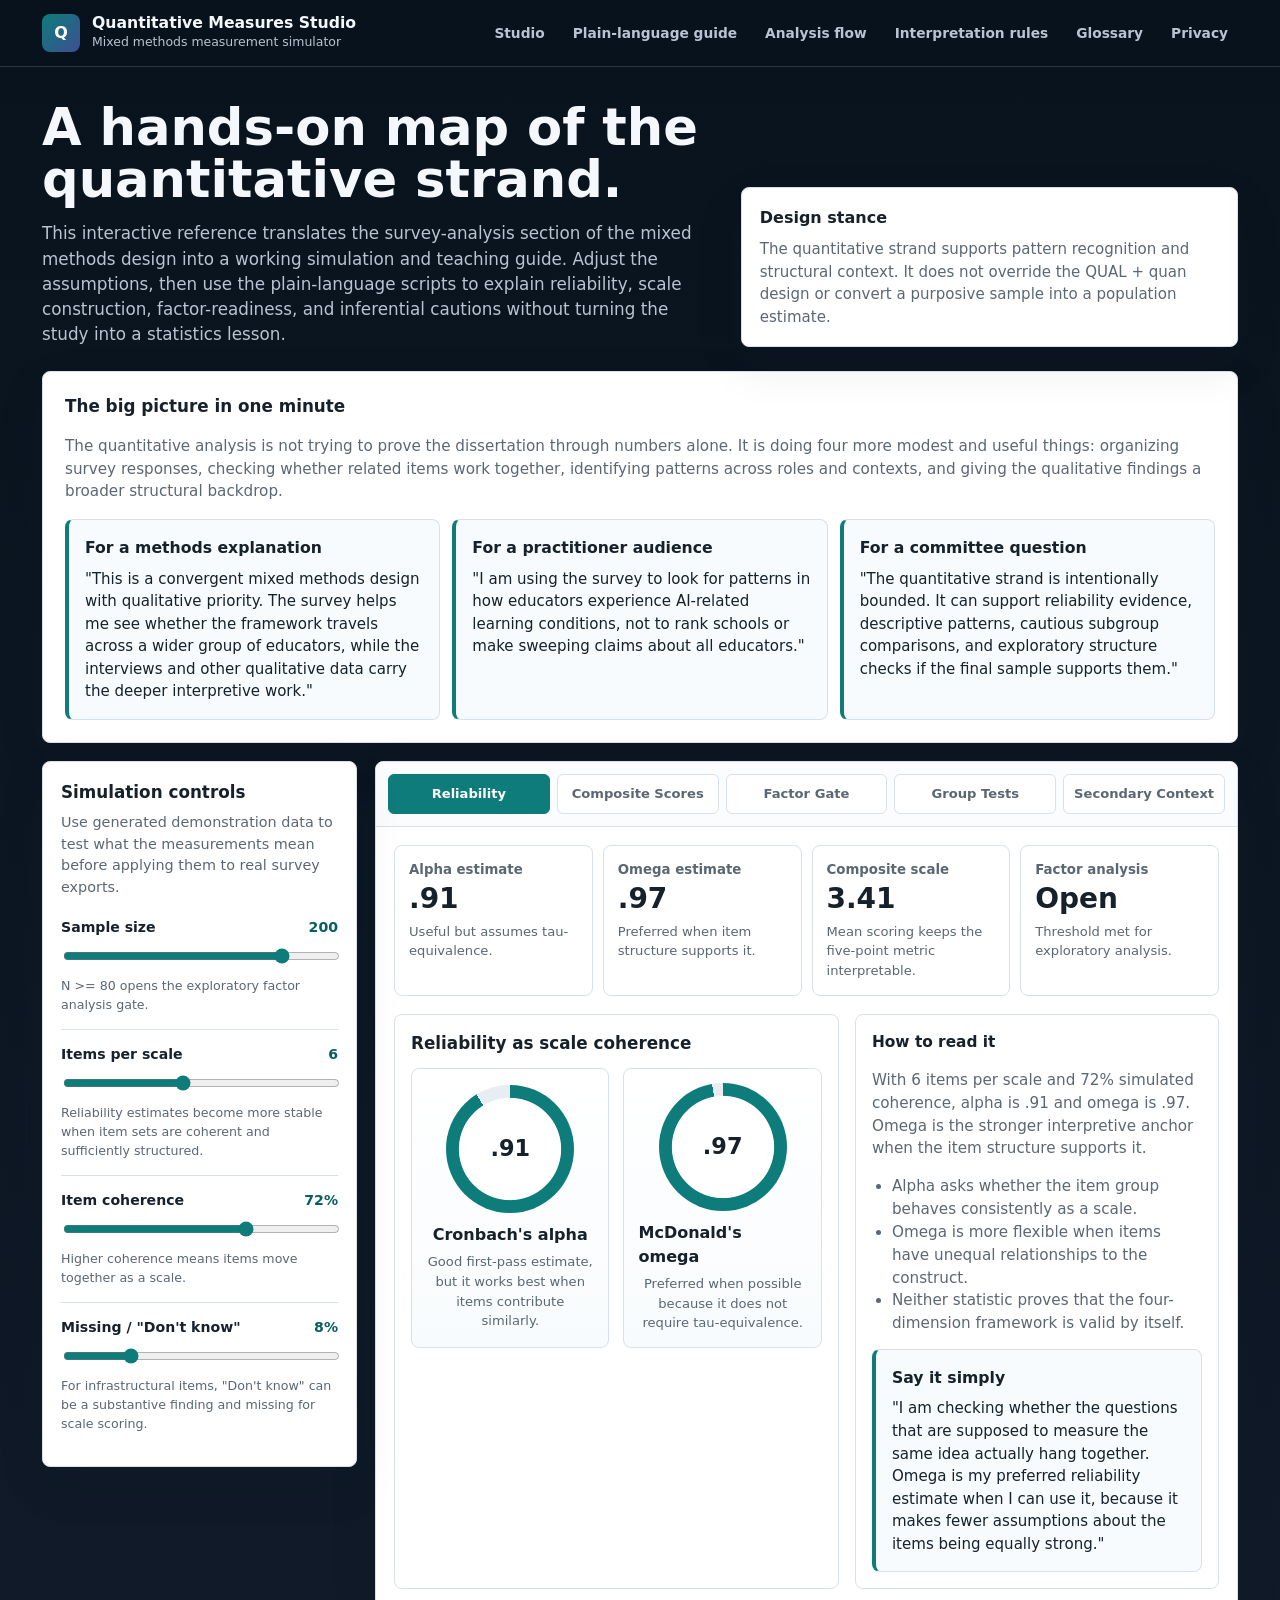
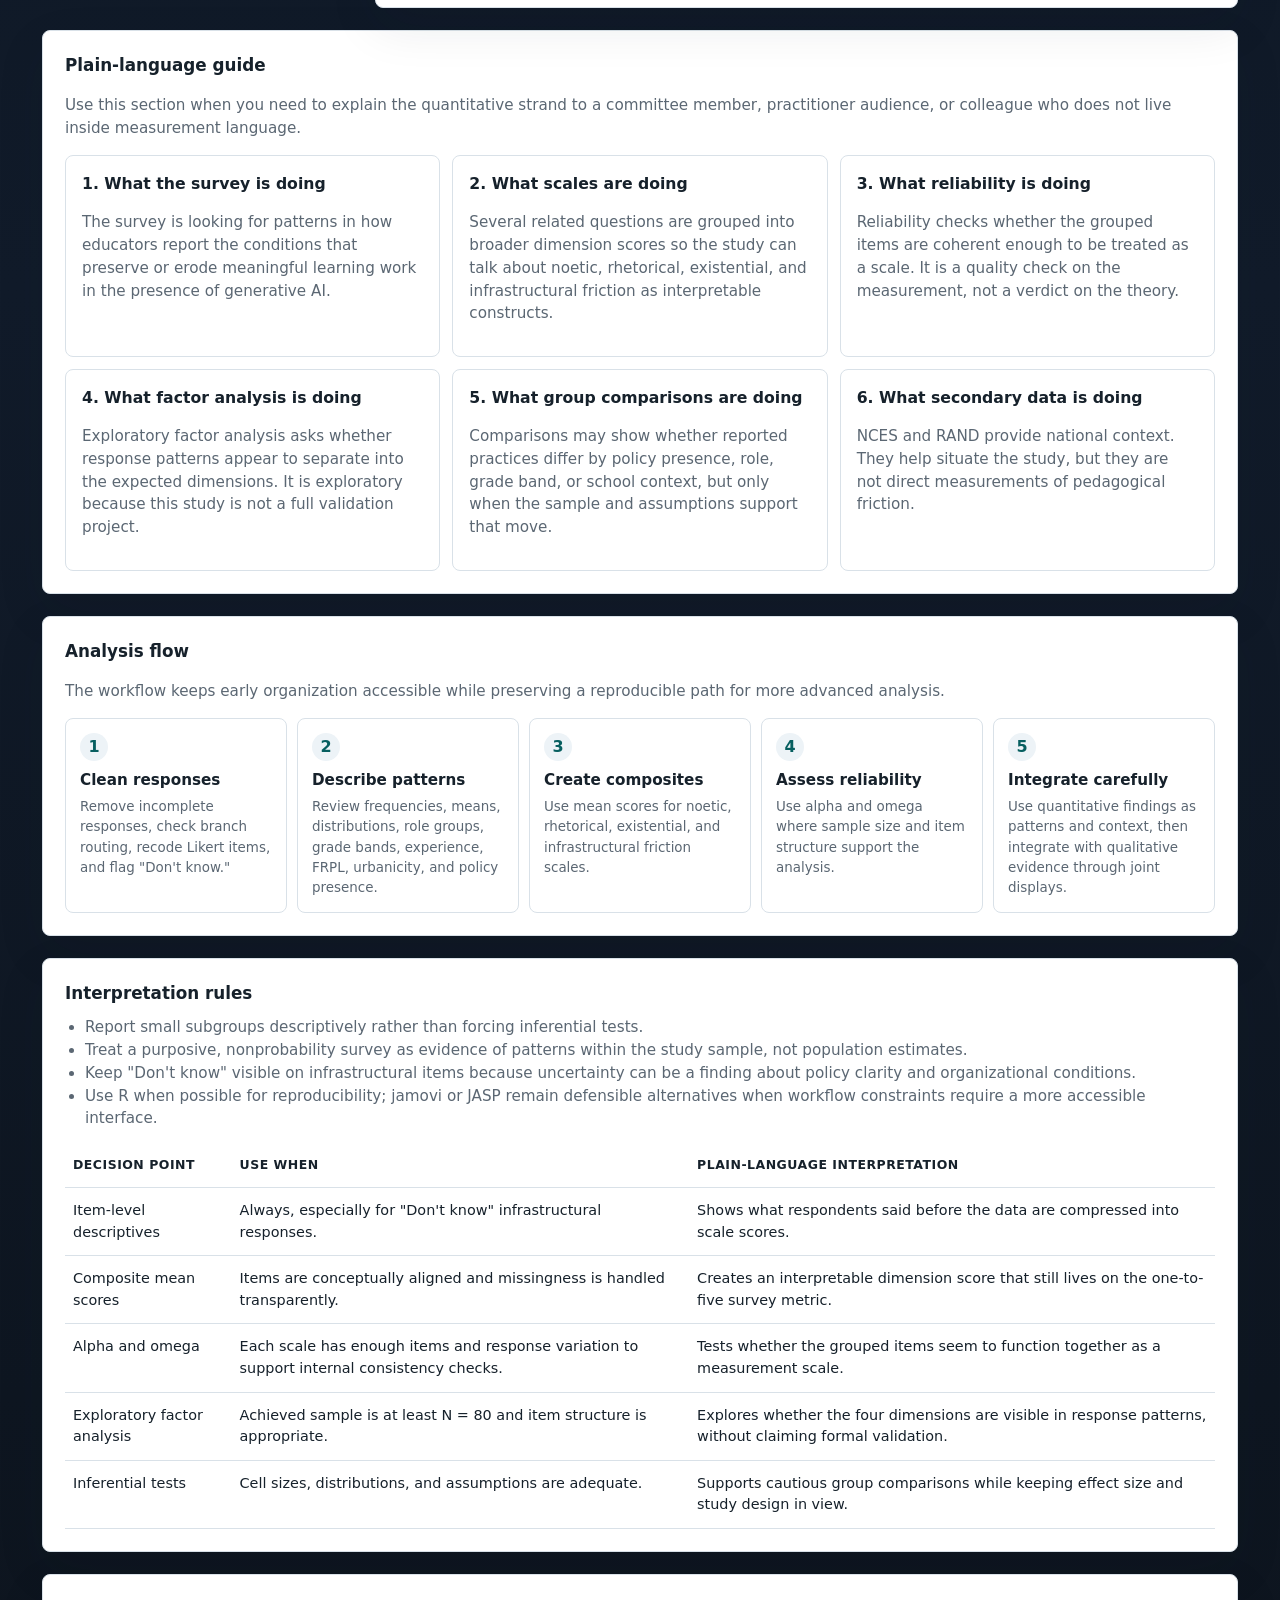
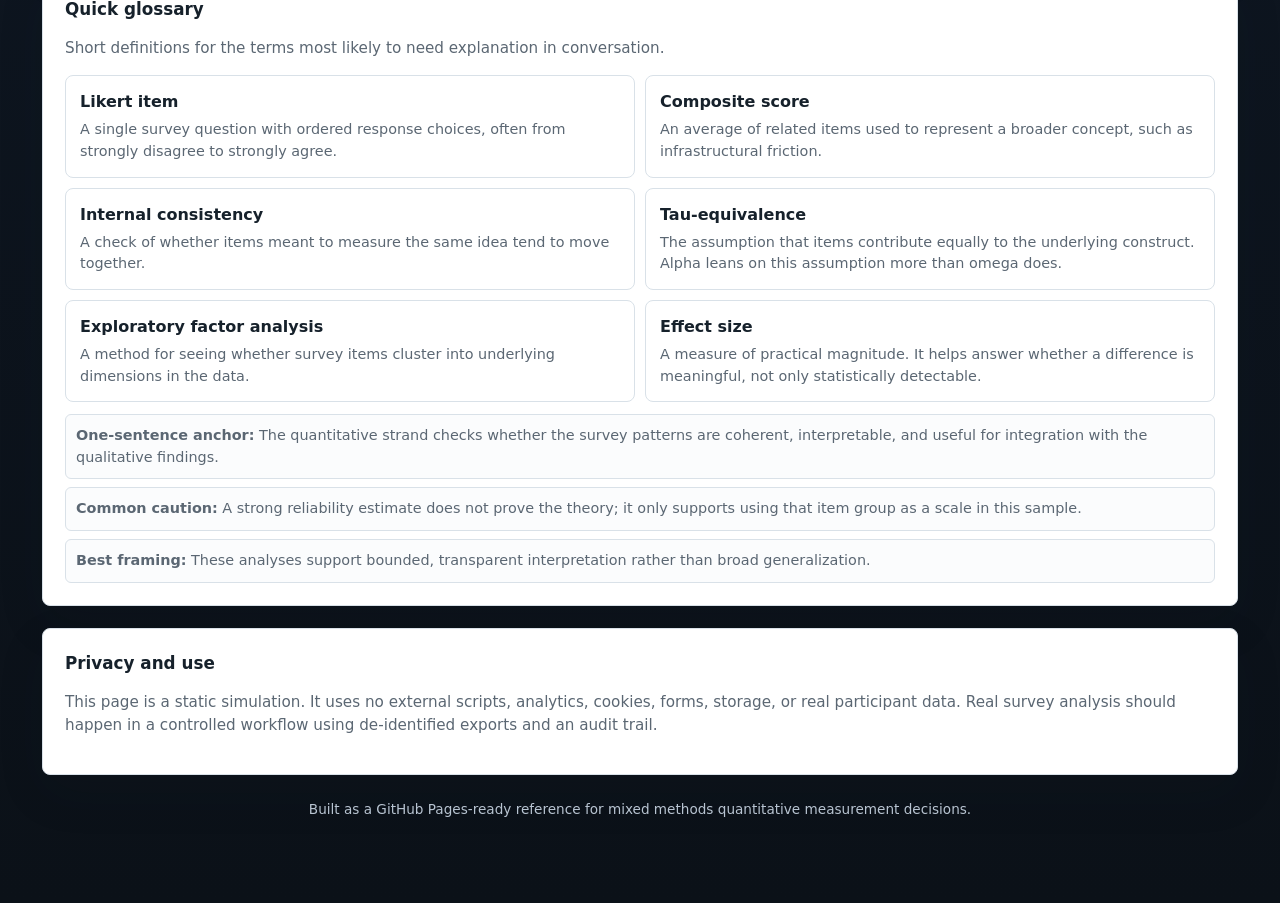
==== index.html @ ab9efee3 "Create quantitative measures studio" ====
<!doctype html>
<html lang="en">
<head>
  <meta charset="utf-8">
  <meta name="viewport" content="width=device-width, initial-scale=1">
  <title>Quantitative Measures Studio</title>
  <meta name="description" content="Interactive simulations for understanding quantitative measurements in a mixed methods pedagogical friction study.">
  <style>
    :root {
      color-scheme: light;
      --bg: #09131d;
      --bg-deep: #111b2a;
      --shell-ink: #f4f7fb;
      --shell-muted: #b8c4d1;
      --panel: #ffffff;
      --ink: #16212b;
      --muted: #5b6773;
      --line: #d9e1e8;
      --soft: #edf3f7;
      --teal: #0e7c7b;
      --teal-dark: #075f60;
      --indigo: #3d4f91;
      --amber: #c47a20;
      --red: #b64646;
      --green: #357d4f;
      --shadow: 0 18px 50px rgba(22, 33, 43, 0.09);
      --radius: 8px;
      --font: Inter, ui-sans-serif, system-ui, -apple-system, BlinkMacSystemFont, "Segoe UI", sans-serif;
    }

    * {
      box-sizing: border-box;
    }

    html {
      scroll-behavior: smooth;
    }

    body {
      margin: 0;
      background:
        linear-gradient(180deg, var(--bg) 0%, var(--bg-deep) 46%, #0b1118 100%);
      color: var(--ink);
      font-family: var(--font);
      line-height: 1.5;
      min-height: 100vh;
    }

    a {
      color: inherit;
    }

    .site-header {
      position: sticky;
      top: 0;
      z-index: 20;
      border-bottom: 1px solid rgba(184, 196, 209, 0.2);
      background: rgba(9, 19, 29, 0.92);
      backdrop-filter: blur(14px);
    }

    .header-inner {
      max-width: 1240px;
      margin: 0 auto;
      padding: 14px 22px;
      display: flex;
      align-items: center;
      justify-content: space-between;
      gap: 18px;
    }

    .brand {
      display: flex;
      align-items: center;
      gap: 12px;
      min-width: 220px;
    }

    .brand-mark {
      width: 38px;
      height: 38px;
      border-radius: var(--radius);
      background: linear-gradient(135deg, var(--teal), var(--indigo));
      display: grid;
      place-items: center;
      color: #fff;
      font-weight: 800;
      letter-spacing: 0;
    }

    .brand strong {
      display: block;
      color: var(--shell-ink);
      font-size: 0.98rem;
      line-height: 1.1;
    }

    .brand span {
      display: block;
      color: var(--shell-muted);
      font-size: 0.78rem;
      margin-top: 2px;
    }

    nav {
      display: flex;
      flex-wrap: wrap;
      justify-content: flex-end;
      gap: 8px;
    }

    nav a {
      text-decoration: none;
      color: var(--shell-muted);
      font-size: 0.86rem;
      font-weight: 650;
      padding: 8px 10px;
      border-radius: 6px;
    }

    nav a:hover,
    nav a:focus-visible {
      color: #ffffff;
      background: rgba(255, 255, 255, 0.09);
      outline: none;
    }

    main {
      max-width: 1240px;
      margin: 0 auto;
      padding: 34px 22px 70px;
    }

    .intro {
      display: grid;
      grid-template-columns: minmax(0, 1.15fr) minmax(280px, 0.85fr);
      gap: 26px;
      align-items: end;
      margin-bottom: 24px;
    }

    h1 {
      color: var(--shell-ink);
      font-size: clamp(2rem, 4vw, 4.2rem);
      line-height: 1.02;
      margin: 0 0 16px;
      max-width: 800px;
      letter-spacing: 0;
    }

    .intro p {
      margin: 0;
      color: var(--shell-muted);
      font-size: 1.05rem;
      max-width: 760px;
    }

    .method-note {
      background: var(--panel);
      border: 1px solid var(--line);
      border-radius: var(--radius);
      padding: 18px;
      box-shadow: var(--shadow);
    }

    .method-note h2 {
      margin: 0 0 8px;
      font-size: 1rem;
    }

    .method-note p {
      color: var(--muted);
      font-size: 0.94rem;
    }

    .studio {
      display: grid;
      grid-template-columns: 315px minmax(0, 1fr);
      gap: 18px;
      align-items: start;
      margin-top: 18px;
    }

    .controls,
    .workspace,
    .section {
      background: var(--panel);
      border: 1px solid var(--line);
      border-radius: var(--radius);
      box-shadow: var(--shadow);
    }

    .controls {
      position: sticky;
      top: 88px;
      padding: 18px;
    }

    .controls h2,
    .workspace h2,
    .section h2 {
      margin: 0;
      font-size: 1.05rem;
      letter-spacing: 0;
    }

    .controls p {
      color: var(--muted);
      margin: 7px 0 18px;
      font-size: 0.9rem;
    }

    .control {
      padding: 14px 0;
      border-top: 1px solid var(--line);
    }

    .control:first-of-type {
      border-top: 0;
      padding-top: 0;
    }

    label {
      display: flex;
      justify-content: space-between;
      gap: 10px;
      font-weight: 750;
      font-size: 0.88rem;
      margin-bottom: 8px;
    }

    label span {
      color: var(--teal-dark);
      font-variant-numeric: tabular-nums;
    }

    input[type="range"] {
      width: 100%;
      accent-color: var(--teal);
    }

    .hint {
      color: var(--muted);
      font-size: 0.79rem;
      margin-top: 6px;
    }

    .tabs {
      display: grid;
      grid-template-columns: repeat(5, minmax(0, 1fr));
      gap: 7px;
      padding: 12px;
      border-bottom: 1px solid var(--line);
      background: #fbfcfd;
      border-radius: var(--radius) var(--radius) 0 0;
    }

    .tab {
      border: 1px solid var(--line);
      background: #fff;
      color: var(--muted);
      border-radius: 6px;
      padding: 9px 8px;
      font: inherit;
      font-size: 0.82rem;
      font-weight: 800;
      cursor: pointer;
    }

    .tab[aria-selected="true"] {
      color: #fff;
      border-color: var(--teal);
      background: var(--teal);
    }

    .tab:focus-visible,
    button:focus-visible {
      outline: 3px solid rgba(14, 124, 123, 0.25);
      outline-offset: 2px;
    }

    .workspace-body {
      padding: 18px;
    }

    .summary-grid {
      display: grid;
      grid-template-columns: repeat(4, minmax(0, 1fr));
      gap: 10px;
      margin-bottom: 18px;
    }

    .metric {
      border: 1px solid var(--line);
      border-radius: var(--radius);
      padding: 14px;
      background: #fff;
      min-height: 112px;
    }

    .metric small {
      display: block;
      color: var(--muted);
      font-weight: 750;
      margin-bottom: 4px;
    }

    .metric strong {
      font-size: 1.75rem;
      font-variant-numeric: tabular-nums;
      line-height: 1.1;
    }

    .metric p {
      margin: 7px 0 0;
      font-size: 0.82rem;
      color: var(--muted);
    }

    .panel {
      display: none;
    }

    .panel.active {
      display: block;
    }

    .panel-grid {
      display: grid;
      grid-template-columns: minmax(0, 1.1fr) minmax(280px, 0.9fr);
      gap: 16px;
      align-items: stretch;
    }

    .visual,
    .explain {
      border: 1px solid var(--line);
      border-radius: var(--radius);
      background: #fff;
      padding: 16px;
    }

    .visual h3,
    .explain h3 {
      margin: 0 0 10px;
      font-size: 0.96rem;
    }

    .explain p,
    .explain li,
    .section p,
    .section li {
      color: var(--muted);
      font-size: 0.95rem;
    }

    .explain ul,
    .section ul {
      padding-left: 20px;
      margin: 10px 0 0;
    }

    .gauge-wrap {
      display: grid;
      grid-template-columns: repeat(2, minmax(0, 1fr));
      gap: 14px;
      margin-top: 12px;
    }

    .gauge {
      min-height: 190px;
      border: 1px solid var(--line);
      border-radius: var(--radius);
      padding: 14px;
      display: grid;
      align-content: center;
      justify-items: center;
      background: linear-gradient(180deg, #fff, #f8fbfd);
    }

    .ring {
      --value: 0.7;
      width: 128px;
      aspect-ratio: 1;
      border-radius: 50%;
      background:
        radial-gradient(circle at center, #fff 0 56%, transparent 57%),
        conic-gradient(var(--teal) calc(var(--value) * 1turn), #e7edf1 0);
      display: grid;
      place-items: center;
      margin-bottom: 10px;
    }

    .ring strong {
      font-size: 1.4rem;
      font-variant-numeric: tabular-nums;
    }

    .gauge span {
      font-weight: 800;
    }

    .gauge p {
      margin: 5px 0 0;
      color: var(--muted);
      font-size: 0.82rem;
      text-align: center;
    }

    .heatmap {
      display: grid;
      gap: 4px;
      grid-template-columns: repeat(var(--cols), minmax(14px, 1fr));
      margin-top: 10px;
    }

    .cell {
      aspect-ratio: 1;
      border-radius: 4px;
      background: color-mix(in srgb, var(--teal) calc(var(--shade) * 1%), #eef3f6);
      border: 1px solid rgba(22, 33, 43, 0.05);
    }

    .scoreline {
      display: grid;
      gap: 10px;
      margin-top: 14px;
    }

    .score-row {
      display: grid;
      grid-template-columns: 122px 1fr 54px;
      align-items: center;
      gap: 10px;
      font-size: 0.88rem;
    }

    .bar {
      height: 12px;
      border-radius: 999px;
      background: #e8eef2;
      overflow: hidden;
    }

    .bar span {
      display: block;
      height: 100%;
      width: calc(var(--pct) * 1%);
      background: var(--fill, var(--teal));
      border-radius: inherit;
    }

    .gate {
      display: grid;
      grid-template-columns: 118px 1fr;
      gap: 16px;
      align-items: center;
      margin-top: 12px;
      border: 1px solid var(--line);
      padding: 14px;
      border-radius: var(--radius);
      background: #fbfcfd;
    }

    .gate-symbol {
      width: 104px;
      height: 104px;
      border-radius: 50%;
      display: grid;
      place-items: center;
      background: var(--gate-bg, rgba(196, 122, 32, 0.14));
      color: var(--gate-color, var(--amber));
      font-size: 2.4rem;
      font-weight: 900;
    }

    .gate h3 {
      margin: 0 0 6px;
      font-size: 1.08rem;
    }

    .gate p {
      margin: 0;
      color: var(--muted);
    }

    .comparison-grid {
      display: grid;
      grid-template-columns: repeat(3, minmax(0, 1fr));
      gap: 10px;
      margin-top: 12px;
    }

    .comparison {
      border: 1px solid var(--line);
      border-radius: var(--radius);
      padding: 12px;
    }

    .comparison strong {
      display: block;
      margin-bottom: 6px;
    }

    .context-table {
      width: 100%;
      border-collapse: collapse;
      margin-top: 12px;
      font-size: 0.9rem;
    }

    .context-table th,
    .context-table td {
      border-bottom: 1px solid var(--line);
      padding: 11px 8px;
      text-align: left;
      vertical-align: top;
    }

    .context-table th {
      color: var(--ink);
      font-size: 0.8rem;
      text-transform: uppercase;
      letter-spacing: 0.04em;
    }

    .section {
      margin-top: 22px;
      padding: 22px;
    }

    .teaching-grid {
      display: grid;
      grid-template-columns: repeat(3, minmax(0, 1fr));
      gap: 12px;
      margin-top: 16px;
    }

    .teach-card,
    .script-card,
    .rule-card {
      border: 1px solid var(--line);
      border-radius: var(--radius);
      background: #fff;
      padding: 16px;
    }

    .teach-card h3,
    .script-card h3,
    .rule-card h3 {
      margin: 0 0 8px;
      font-size: 0.98rem;
    }

    .script-card {
      background: #f8fbfd;
      border-left: 4px solid var(--teal);
    }

    .script-card p {
      color: var(--ink);
      font-size: 0.94rem;
      margin: 0;
    }

    .term-list {
      display: grid;
      grid-template-columns: repeat(2, minmax(0, 1fr));
      gap: 10px;
      margin-top: 14px;
    }

    .term {
      border: 1px solid var(--line);
      border-radius: var(--radius);
      padding: 14px;
      background: #fff;
    }

    .term strong {
      display: block;
      margin-bottom: 5px;
    }

    .term p {
      margin: 0;
      font-size: 0.9rem;
    }

    .decision-table {
      width: 100%;
      border-collapse: collapse;
      margin-top: 14px;
      font-size: 0.9rem;
    }

    .decision-table th,
    .decision-table td {
      border-bottom: 1px solid var(--line);
      padding: 12px 8px;
      text-align: left;
      vertical-align: top;
    }

    .decision-table th {
      font-size: 0.78rem;
      text-transform: uppercase;
      letter-spacing: 0.04em;
    }

    .mini-checklist {
      display: grid;
      gap: 8px;
      margin-top: 12px;
    }

    .mini-checklist div {
      border: 1px solid var(--line);
      border-radius: 6px;
      padding: 10px;
      background: #fbfcfd;
      color: var(--muted);
      font-size: 0.9rem;
    }

    .workflow {
      display: grid;
      grid-template-columns: repeat(5, minmax(0, 1fr));
      gap: 10px;
      margin-top: 14px;
    }

    .step {
      border: 1px solid var(--line);
      border-radius: var(--radius);
      padding: 14px;
      background: #fff;
      min-height: 150px;
    }

    .step span {
      display: inline-grid;
      place-items: center;
      width: 28px;
      height: 28px;
      border-radius: 50%;
      background: var(--soft);
      color: var(--teal-dark);
      font-weight: 900;
      margin-bottom: 8px;
    }

    .step h3 {
      margin: 0 0 6px;
      font-size: 0.95rem;
    }

    .step p {
      margin: 0;
      font-size: 0.84rem;
    }

    .footer-note {
      color: var(--shell-muted);
      font-size: 0.85rem;
      margin-top: 24px;
      text-align: center;
    }

    @media (max-width: 980px) {
      .intro,
      .studio,
      .panel-grid {
        grid-template-columns: 1fr;
      }

      .controls {
        position: static;
      }

      .summary-grid,
      .teaching-grid,
      .term-list,
      .workflow {
        grid-template-columns: repeat(2, minmax(0, 1fr));
      }
    }

    @media (max-width: 720px) {
      .header-inner {
        align-items: flex-start;
        flex-direction: column;
      }

      nav {
        justify-content: flex-start;
      }

      .tabs {
        grid-template-columns: 1fr;
      }

      .summary-grid,
      .gauge-wrap,
      .comparison-grid,
      .teaching-grid,
      .term-list,
      .workflow {
        grid-template-columns: 1fr;
      }

      .gate {
        grid-template-columns: 1fr;
      }

      .score-row {
        grid-template-columns: 98px 1fr 46px;
      }
    }
  </style>
</head>
<body>
  <header class="site-header">
    <div class="header-inner">
      <div class="brand" aria-label="Quantitative Measures Studio">
        <div class="brand-mark">Q</div>
        <div>
          <strong>Quantitative Measures Studio</strong>
          <span>Mixed methods measurement simulator</span>
        </div>
      </div>
      <nav aria-label="Primary navigation">
        <a href="#studio">Studio</a>
        <a href="#guide">Plain-language guide</a>
        <a href="#workflow">Analysis flow</a>
        <a href="#interpretation">Interpretation rules</a>
        <a href="#glossary">Glossary</a>
        <a href="#privacy">Privacy</a>
      </nav>
    </div>
  </header>

  <main>
    <section class="intro" aria-labelledby="page-title">
      <div>
        <h1 id="page-title">A hands-on map of the quantitative strand.</h1>
        <p>
          This interactive reference translates the survey-analysis section of the mixed methods design into a working simulation and teaching guide. Adjust the assumptions, then use the plain-language scripts to explain reliability, scale construction, factor-readiness, and inferential cautions without turning the study into a statistics lesson.
        </p>
      </div>
      <aside class="method-note">
        <h2>Design stance</h2>
        <p>
          The quantitative strand supports pattern recognition and structural context. It does not override the QUAL + quan design or convert a purposive sample into a population estimate.
        </p>
      </aside>
    </section>

    <section class="section" aria-labelledby="big-picture-title">
      <h2 id="big-picture-title">The big picture in one minute</h2>
      <p>
        The quantitative analysis is not trying to prove the dissertation through numbers alone. It is doing four more modest and useful things: organizing survey responses, checking whether related items work together, identifying patterns across roles and contexts, and giving the qualitative findings a broader structural backdrop.
      </p>
      <div class="teaching-grid">
        <div class="script-card">
          <h3>For a methods explanation</h3>
          <p>"This is a convergent mixed methods design with qualitative priority. The survey helps me see whether the framework travels across a wider group of educators, while the interviews and other qualitative data carry the deeper interpretive work."</p>
        </div>
        <div class="script-card">
          <h3>For a practitioner audience</h3>
          <p>"I am using the survey to look for patterns in how educators experience AI-related learning conditions, not to rank schools or make sweeping claims about all educators."</p>
        </div>
        <div class="script-card">
          <h3>For a committee question</h3>
          <p>"The quantitative strand is intentionally bounded. It can support reliability evidence, descriptive patterns, cautious subgroup comparisons, and exploratory structure checks if the final sample supports them."</p>
        </div>
      </div>
    </section>

    <section class="studio" id="studio">
      <aside class="controls" aria-label="Simulation controls">
        <h2>Simulation controls</h2>
        <p>Use generated demonstration data to test what the measurements mean before applying them to real survey exports.</p>

        <div class="control">
          <label for="sampleSize">Sample size <span id="sampleSizeValue">200</span></label>
          <input id="sampleSize" type="range" min="30" max="240" value="200" step="5">
          <div class="hint">N &gt;= 80 opens the exploratory factor analysis gate.</div>
        </div>

        <div class="control">
          <label for="itemCount">Items per scale <span id="itemCountValue">6</span></label>
          <input id="itemCount" type="range" min="3" max="10" value="6" step="1">
          <div class="hint">Reliability estimates become more stable when item sets are coherent and sufficiently structured.</div>
        </div>

        <div class="control">
          <label for="coherence">Item coherence <span id="coherenceValue">72%</span></label>
          <input id="coherence" type="range" min="25" max="95" value="72" step="1">
          <div class="hint">Higher coherence means items move together as a scale.</div>
        </div>

        <div class="control">
          <label for="missingRate">Missing / "Don't know" <span id="missingRateValue">8%</span></label>
          <input id="missingRate" type="range" min="0" max="35" value="8" step="1">
          <div class="hint">For infrastructural items, "Don't know" can be a substantive finding and missing for scale scoring.</div>
        </div>
      </aside>

      <section class="workspace" aria-label="Interactive measurement workspace">
        <div class="tabs" role="tablist" aria-label="Measurement views">
          <button class="tab" type="button" role="tab" aria-selected="true" data-tab="reliability">Reliability</button>
          <button class="tab" type="button" role="tab" aria-selected="false" data-tab="composites">Composite Scores</button>
          <button class="tab" type="button" role="tab" aria-selected="false" data-tab="factor">Factor Gate</button>
          <button class="tab" type="button" role="tab" aria-selected="false" data-tab="groups">Group Tests</button>
          <button class="tab" type="button" role="tab" aria-selected="false" data-tab="context">Secondary Context</button>
        </div>

        <div class="workspace-body">
          <div class="summary-grid" aria-label="Current simulation summary">
            <div class="metric">
              <small>Alpha estimate</small>
              <strong id="alphaMetric">.82</strong>
              <p id="alphaCaption">Useful but assumes tau-equivalence.</p>
            </div>
            <div class="metric">
              <small>Omega estimate</small>
              <strong id="omegaMetric">.85</strong>
              <p id="omegaCaption">Preferred when item structure supports it.</p>
            </div>
            <div class="metric">
              <small>Composite scale</small>
              <strong id="compositeMetric">3.62</strong>
              <p>Mean scoring keeps the five-point metric interpretable.</p>
            </div>
            <div class="metric">
              <small>Factor analysis</small>
              <strong id="factorMetric">Open</strong>
              <p id="factorCaption">Threshold met for exploratory analysis.</p>
            </div>
          </div>

          <article class="panel active" id="reliability">
            <div class="panel-grid">
              <div class="visual">
                <h2>Reliability as scale coherence</h2>
                <div class="gauge-wrap">
                  <div class="gauge">
                    <div class="ring" id="alphaRing"><strong id="alphaRingText">.82</strong></div>
                    <span>Cronbach's alpha</span>
                    <p>Good first-pass estimate, but it works best when items contribute similarly.</p>
                  </div>
                  <div class="gauge">
                    <div class="ring" id="omegaRing"><strong id="omegaRingText">.85</strong></div>
                    <span>McDonald's omega</span>
                    <p>Preferred when possible because it does not require tau-equivalence.</p>
                  </div>
                </div>
              </div>
              <div class="explain">
                <h3>How to read it</h3>
                <p id="reliabilityReadout"></p>
                <ul>
                  <li>Alpha asks whether the item group behaves consistently as a scale.</li>
                  <li>Omega is more flexible when items have unequal relationships to the construct.</li>
                  <li>Neither statistic proves that the four-dimension framework is valid by itself.</li>
                </ul>
                <div class="script-card" style="margin-top:14px;">
                  <h3>Say it simply</h3>
                  <p>"I am checking whether the questions that are supposed to measure the same idea actually hang together. Omega is my preferred reliability estimate when I can use it, because it makes fewer assumptions about the items being equally strong."</p>
                </div>
              </div>
            </div>
          </article>

          <article class="panel" id="composites">
            <div class="panel-grid">
              <div class="visual">
                <h2>Composite scores on the original Likert metric</h2>
                <div class="scoreline" id="scoreline"></div>
                <h3 style="margin-top:18px;">Item response pattern</h3>
                <div class="heatmap" id="heatmap" aria-label="Simulated item response heatmap"></div>
              </div>
              <div class="explain">
                <h3>Why mean scoring</h3>
                <p>
                  Mean scoring keeps noetic, rhetorical, existential, and infrastructural composite scores on the original one-to-five response scale. A score of 3.6 remains interpretable as a position on the survey metric rather than an arbitrary sum.
                </p>
                <p id="missingReadout"></p>
                <div class="script-card" style="margin-top:14px;">
                  <h3>Say it simply</h3>
                  <p>"Instead of treating each item separately, I average related items into a scale score. That lets me talk about a broader dimension, like noetic friction, while keeping the score on the same one-to-five scale people answered."</p>
                </div>
              </div>
            </div>
          </article>

          <article class="panel" id="factor">
            <div class="panel-grid">
              <div class="visual">
                <h2>Exploratory factor analysis readiness</h2>
                <div class="gate" id="factorGate">
                  <div class="gate-symbol" id="gateSymbol">&gt;=</div>
                  <div>
                    <h3 id="gateTitle">Minimum threshold met</h3>
                    <p id="gateText"></p>
                  </div>
                </div>
              </div>
              <div class="explain">
                <h3>What this gate does and does not mean</h3>
                <p>
                  N &gt;= 80 is treated here as a minimum condition for exploratory analysis, not as full psychometric validation. Stronger validation would require a larger sample, appropriate item-to-respondent ratios, and follow-up evidence.
                </p>
                <div class="script-card" style="margin-top:14px;">
                  <h3>Say it simply</h3>
                  <p>"If I reach at least 80 responses, I can cautiously explore whether the four dimensions show up as distinguishable patterns in the survey data. If I do not reach that threshold, I should not pretend the survey confirmed the structure statistically."</p>
                </div>
              </div>
            </div>
          </article>

          <article class="panel" id="groups">
            <div class="panel-grid">
              <div class="visual">
                <h2>Subgroup and inferential testing caution</h2>
                <div class="comparison-grid">
                  <div class="comparison">
                    <strong>Written AI policy</strong>
                    <div class="bar"><span id="policyBar" style="--fill: var(--teal);"></span></div>
                    <p id="policyText"></p>
                  </div>
                  <div class="comparison">
                    <strong>Small-cell risk</strong>
                    <div class="bar"><span id="cellBar" style="--fill: var(--amber);"></span></div>
                    <p id="cellText"></p>
                  </div>
                  <div class="comparison">
                    <strong>Effect size</strong>
                    <div class="bar"><span id="effectBar" style="--fill: var(--indigo);"></span></div>
                    <p id="effectText"></p>
                  </div>
                </div>
              </div>
              <div class="explain">
                <h3>Interpret before testing</h3>
                <p>
                  Cross-tabs, chi-square tests, t-tests, ANOVA, correlations, or regression should be used only when sample size, distributions, and assumptions support them. Effect sizes matter because significance alone is not enough.
                </p>
                <div class="script-card" style="margin-top:14px;">
                  <h3>Say it simply</h3>
                  <p>"I may compare groups, but only when the data can support that comparison. If a subgroup is too small, I will describe the pattern rather than overstate it with a test."</p>
                </div>
              </div>
            </div>
          </article>

          <article class="panel" id="context">
            <div class="panel-grid">
              <div class="visual">
                <h2>Secondary datasets as context</h2>
                <table class="context-table">
                  <thead>
                    <tr>
                      <th>Source</th>
                      <th>Useful for</th>
                      <th>Boundary</th>
                    </tr>
                  </thead>
                  <tbody>
                    <tr>
                      <td>NCES School Pulse Panel</td>
                      <td>National context on school conditions, AI-related practices, and policy signals where available.</td>
                      <td>Does not directly measure pedagogical friction dimensions.</td>
                    </tr>
                    <tr>
                      <td>RAND American Educator Panel</td>
                      <td>Broader educator patterns around AI adoption, literacy instruction, or institutional supports.</td>
                      <td>Acts as structural proxy data, not direct evidence of authorial ownership or cognitive bypass.</td>
                    </tr>
                  </tbody>
                </table>
              </div>
              <div class="explain">
                <h3>Bounded inference</h3>
                <p>
                  These datasets help explain the landscape around the original survey. They should not be used as if they directly validate the Pedagogical Friction Framework.
                </p>
                <div class="script-card" style="margin-top:14px;">
                  <h3>Say it simply</h3>
                  <p>"NCES and RAND can show the national backdrop, such as AI policy or adoption patterns. They cannot directly tell me whether educators are preserving noetic, rhetorical, or existential friction."</p>
                </div>
              </div>
            </div>
          </article>
        </div>
      </section>
    </section>

    <section class="section" id="guide">
      <h2>Plain-language guide</h2>
      <p>Use this section when you need to explain the quantitative strand to a committee member, practitioner audience, or colleague who does not live inside measurement language.</p>
      <div class="teaching-grid">
        <div class="teach-card">
          <h3>1. What the survey is doing</h3>
          <p>The survey is looking for patterns in how educators report the conditions that preserve or erode meaningful learning work in the presence of generative AI.</p>
        </div>
        <div class="teach-card">
          <h3>2. What scales are doing</h3>
          <p>Several related questions are grouped into broader dimension scores so the study can talk about noetic, rhetorical, existential, and infrastructural friction as interpretable constructs.</p>
        </div>
        <div class="teach-card">
          <h3>3. What reliability is doing</h3>
          <p>Reliability checks whether the grouped items are coherent enough to be treated as a scale. It is a quality check on the measurement, not a verdict on the theory.</p>
        </div>
        <div class="teach-card">
          <h3>4. What factor analysis is doing</h3>
          <p>Exploratory factor analysis asks whether response patterns appear to separate into the expected dimensions. It is exploratory because this study is not a full validation project.</p>
        </div>
        <div class="teach-card">
          <h3>5. What group comparisons are doing</h3>
          <p>Comparisons may show whether reported practices differ by policy presence, role, grade band, or school context, but only when the sample and assumptions support that move.</p>
        </div>
        <div class="teach-card">
          <h3>6. What secondary data is doing</h3>
          <p>NCES and RAND provide national context. They help situate the study, but they are not direct measurements of pedagogical friction.</p>
        </div>
      </div>
    </section>

    <section class="section" id="workflow">
      <h2>Analysis flow</h2>
      <p>The workflow keeps early organization accessible while preserving a reproducible path for more advanced analysis.</p>
      <div class="workflow">
        <div class="step">
          <span>1</span>
          <h3>Clean responses</h3>
          <p>Remove incomplete responses, check branch routing, recode Likert items, and flag "Don't know."</p>
        </div>
        <div class="step">
          <span>2</span>
          <h3>Describe patterns</h3>
          <p>Review frequencies, means, distributions, role groups, grade bands, experience, FRPL, urbanicity, and policy presence.</p>
        </div>
        <div class="step">
          <span>3</span>
          <h3>Create composites</h3>
          <p>Use mean scores for noetic, rhetorical, existential, and infrastructural friction scales.</p>
        </div>
        <div class="step">
          <span>4</span>
          <h3>Assess reliability</h3>
          <p>Use alpha and omega where sample size and item structure support the analysis.</p>
        </div>
        <div class="step">
          <span>5</span>
          <h3>Integrate carefully</h3>
          <p>Use quantitative findings as patterns and context, then integrate with qualitative evidence through joint displays.</p>
        </div>
      </div>
    </section>

    <section class="section" id="interpretation">
      <h2>Interpretation rules</h2>
      <ul>
        <li>Report small subgroups descriptively rather than forcing inferential tests.</li>
        <li>Treat a purposive, nonprobability survey as evidence of patterns within the study sample, not population estimates.</li>
        <li>Keep "Don't know" visible on infrastructural items because uncertainty can be a finding about policy clarity and organizational conditions.</li>
        <li>Use R when possible for reproducibility; jamovi or JASP remain defensible alternatives when workflow constraints require a more accessible interface.</li>
      </ul>
      <table class="decision-table" aria-label="Quantitative analysis decision rules">
        <thead>
          <tr>
            <th>Decision point</th>
            <th>Use when</th>
            <th>Plain-language interpretation</th>
          </tr>
        </thead>
        <tbody>
          <tr>
            <td>Item-level descriptives</td>
            <td>Always, especially for "Don't know" infrastructural responses.</td>
            <td>Shows what respondents said before the data are compressed into scale scores.</td>
          </tr>
          <tr>
            <td>Composite mean scores</td>
            <td>Items are conceptually aligned and missingness is handled transparently.</td>
            <td>Creates an interpretable dimension score that still lives on the one-to-five survey metric.</td>
          </tr>
          <tr>
            <td>Alpha and omega</td>
            <td>Each scale has enough items and response variation to support internal consistency checks.</td>
            <td>Tests whether the grouped items seem to function together as a measurement scale.</td>
          </tr>
          <tr>
            <td>Exploratory factor analysis</td>
            <td>Achieved sample is at least N = 80 and item structure is appropriate.</td>
            <td>Explores whether the four dimensions are visible in response patterns, without claiming formal validation.</td>
          </tr>
          <tr>
            <td>Inferential tests</td>
            <td>Cell sizes, distributions, and assumptions are adequate.</td>
            <td>Supports cautious group comparisons while keeping effect size and study design in view.</td>
          </tr>
        </tbody>
      </table>
    </section>

    <section class="section" id="glossary">
      <h2>Quick glossary</h2>
      <p>Short definitions for the terms most likely to need explanation in conversation.</p>
      <div class="term-list">
        <div class="term">
          <strong>Likert item</strong>
          <p>A single survey question with ordered response choices, often from strongly disagree to strongly agree.</p>
        </div>
        <div class="term">
          <strong>Composite score</strong>
          <p>An average of related items used to represent a broader concept, such as infrastructural friction.</p>
        </div>
        <div class="term">
          <strong>Internal consistency</strong>
          <p>A check of whether items meant to measure the same idea tend to move together.</p>
        </div>
        <div class="term">
          <strong>Tau-equivalence</strong>
          <p>The assumption that items contribute equally to the underlying construct. Alpha leans on this assumption more than omega does.</p>
        </div>
        <div class="term">
          <strong>Exploratory factor analysis</strong>
          <p>A method for seeing whether survey items cluster into underlying dimensions in the data.</p>
        </div>
        <div class="term">
          <strong>Effect size</strong>
          <p>A measure of practical magnitude. It helps answer whether a difference is meaningful, not only statistically detectable.</p>
        </div>
      </div>
      <div class="mini-checklist">
        <div><strong>One-sentence anchor:</strong> The quantitative strand checks whether the survey patterns are coherent, interpretable, and useful for integration with the qualitative findings.</div>
        <div><strong>Common caution:</strong> A strong reliability estimate does not prove the theory; it only supports using that item group as a scale in this sample.</div>
        <div><strong>Best framing:</strong> These analyses support bounded, transparent interpretation rather than broad generalization.</div>
      </div>
    </section>

    <section class="section" id="privacy">
      <h2>Privacy and use</h2>
      <p>
        This page is a static simulation. It uses no external scripts, analytics, cookies, forms, storage, or real participant data. Real survey analysis should happen in a controlled workflow using de-identified exports and an audit trail.
      </p>
    </section>

    <p class="footer-note">Built as a GitHub Pages-ready reference for mixed methods quantitative measurement decisions.</p>
  </main>

  <script>
    const state = {
      sampleSize: 200,
      itemCount: 6,
      coherence: 72,
      missingRate: 8
    };

    const dimensions = [
      { name: "Noetic", base: 3.7, color: "var(--teal)" },
      { name: "Rhetorical", base: 3.5, color: "var(--indigo)" },
      { name: "Existential", base: 3.3, color: "var(--amber)" },
      { name: "Infrastructural", base: 3.1, color: "var(--green)" }
    ];

    const controls = {
      sampleSize: document.querySelector("#sampleSize"),
      itemCount: document.querySelector("#itemCount"),
      coherence: document.querySelector("#coherence"),
      missingRate: document.querySelector("#missingRate")
    };

    const clamp = (value, min, max) => Math.max(min, Math.min(max, value));
    const fmt = value => value.toFixed(2).replace(/^0/, "");

    function reliability() {
      const coherence = state.coherence / 100;
      const items = state.itemCount;
      const missingPenalty = state.missingRate / 300;
      const alpha = clamp((items * coherence) / (1 + (items - 1) * coherence) - missingPenalty, 0.18, 0.96);
      const omegaBoost = (1 - Math.abs(0.72 - coherence)) * 0.045;
      const omega = clamp(alpha + omegaBoost + 0.015, 0.2, 0.98);
      return { alpha, omega };
    }

    function updateMetrics() {
      const { alpha, omega } = reliability();
      const composite = clamp(2.2 + state.coherence / 55 - state.missingRate / 80, 1, 5);
      const factorOpen = state.sampleSize >= 80;

      document.querySelector("#sampleSizeValue").textContent = state.sampleSize;
      document.querySelector("#itemCountValue").textContent = state.itemCount;
      document.querySelector("#coherenceValue").textContent = `${state.coherence}%`;
      document.querySelector("#missingRateValue").textContent = `${state.missingRate}%`;

      document.querySelector("#alphaMetric").textContent = fmt(alpha);
      document.querySelector("#omegaMetric").textContent = fmt(omega);
      document.querySelector("#alphaRingText").textContent = fmt(alpha);
      document.querySelector("#omegaRingText").textContent = fmt(omega);
      document.querySelector("#alphaRing").style.setProperty("--value", alpha);
      document.querySelector("#omegaRing").style.setProperty("--value", omega);
      document.querySelector("#compositeMetric").textContent = composite.toFixed(2);
      document.querySelector("#factorMetric").textContent = factorOpen ? "Open" : "Closed";
      document.querySelector("#factorCaption").textContent = factorOpen
        ? "Threshold met for exploratory analysis."
        : "Report reliability evidence only.";

      document.querySelector("#reliabilityReadout").textContent =
        `With ${state.itemCount} items per scale and ${state.coherence}% simulated coherence, alpha is ${fmt(alpha)} and omega is ${fmt(omega)}. Omega is the stronger interpretive anchor when the item structure supports it.`;

      document.querySelector("#missingReadout").textContent =
        `${state.missingRate}% missing or "Don't know" responses would be excluded from scale construction but retained in item-level reporting, especially for infrastructural conditions.`;

      renderScores(composite);
      renderHeatmap();
      renderFactorGate(factorOpen);
      renderGroupCautions();
    }

    function renderScores(composite) {
      const scoreline = document.querySelector("#scoreline");
      scoreline.innerHTML = "";
      dimensions.forEach((dimension, index) => {
        const offset = (index - 1.5) * 0.18;
        const missingEffect = index === 3 ? state.missingRate / 65 : state.missingRate / 120;
        const score = clamp(dimension.base + (state.coherence - 70) / 80 - missingEffect + offset, 1, 5);
        const row = document.createElement("div");
        row.className = "score-row";
        row.innerHTML = `
          <strong>${dimension.name}</strong>
          <div class="bar"><span style="--pct:${score * 20}; --fill:${dimension.color};"></span></div>
          <span>${score.toFixed(2)}</span>
        `;
        scoreline.appendChild(row);
      });
    }

    function renderHeatmap() {
      const heatmap = document.querySelector("#heatmap");
      const columns = state.itemCount;
      heatmap.style.setProperty("--cols", columns);
      heatmap.innerHTML = "";
      const rows = 8;
      for (let row = 0; row < rows; row += 1) {
        for (let col = 0; col < columns; col += 1) {
          const wave = Math.sin((row + 1) * (col + 2) + state.coherence / 12);
          const shade = clamp(48 + state.coherence * 0.45 + wave * 18 - state.missingRate * 0.8, 8, 96);
          const cell = document.createElement("div");
          cell.className = "cell";
          cell.style.setProperty("--shade", shade);
          cell.title = `Simulated response intensity ${Math.round(shade)}%`;
          heatmap.appendChild(cell);
        }
      }
    }

    function renderFactorGate(open) {
      const gate = document.querySelector("#factorGate");
      const symbol = document.querySelector("#gateSymbol");
      const title = document.querySelector("#gateTitle");
      const text = document.querySelector("#gateText");
      if (open) {
        gate.style.setProperty("--gate-bg", "rgba(53, 125, 79, 0.14)");
        gate.style.setProperty("--gate-color", "var(--green)");
        symbol.textContent = ">=";
        title.textContent = "Minimum threshold met";
        text.textContent = `N = ${state.sampleSize} meets the N >= 80 gate. Exploratory factor analysis may be considered, but the result is still exploratory and not full validation.`;
      } else {
        gate.style.setProperty("--gate-bg", "rgba(182, 70, 70, 0.12)");
        gate.style.setProperty("--gate-color", "var(--red)");
        symbol.textContent = "<";
        title.textContent = "Factor analysis not supported";
        text.textContent = `N = ${state.sampleSize} falls below the minimum gate. Report internal consistency and describe the four dimensions as theoretically grounded, not psychometrically confirmed.`;
      }
    }

    function renderGroupCautions() {
      const policySignal = clamp(42 + state.coherence * 0.44 - state.missingRate * 0.7, 10, 94);
      const smallCellRisk = clamp(88 - state.sampleSize / 3 + state.missingRate * 1.2, 8, 90);
      const effect = clamp(18 + state.coherence * 0.55 - smallCellRisk * 0.2, 8, 86);

      document.querySelector("#policyBar").style.setProperty("--pct", policySignal);
      document.querySelector("#cellBar").style.setProperty("--pct", smallCellRisk);
      document.querySelector("#effectBar").style.setProperty("--pct", effect);

      document.querySelector("#policyText").textContent =
        `${Math.round(policySignal)}% simulated signal. Compare policy groups only if assumptions and cell sizes support it.`;
      document.querySelector("#cellText").textContent =
        `${Math.round(smallCellRisk)}% caution level. Small subgroups should stay descriptive.`;
      document.querySelector("#effectText").textContent =
        `${Math.round(effect)}% simulated practical magnitude. Report effect sizes with any significance test.`;
    }

    Object.entries(controls).forEach(([key, input]) => {
      input.addEventListener("input", event => {
        state[key] = Number(event.target.value);
        updateMetrics();
      });
    });

    document.querySelectorAll(".tab").forEach(tab => {
      tab.addEventListener("click", () => {
        document.querySelectorAll(".tab").forEach(item => item.setAttribute("aria-selected", "false"));
        document.querySelectorAll(".panel").forEach(panel => panel.classList.remove("active"));
        tab.setAttribute("aria-selected", "true");
        document.querySelector(`#${tab.dataset.tab}`).classList.add("active");
      });
    });

    updateMetrics();
  </script>
</body>
</html>
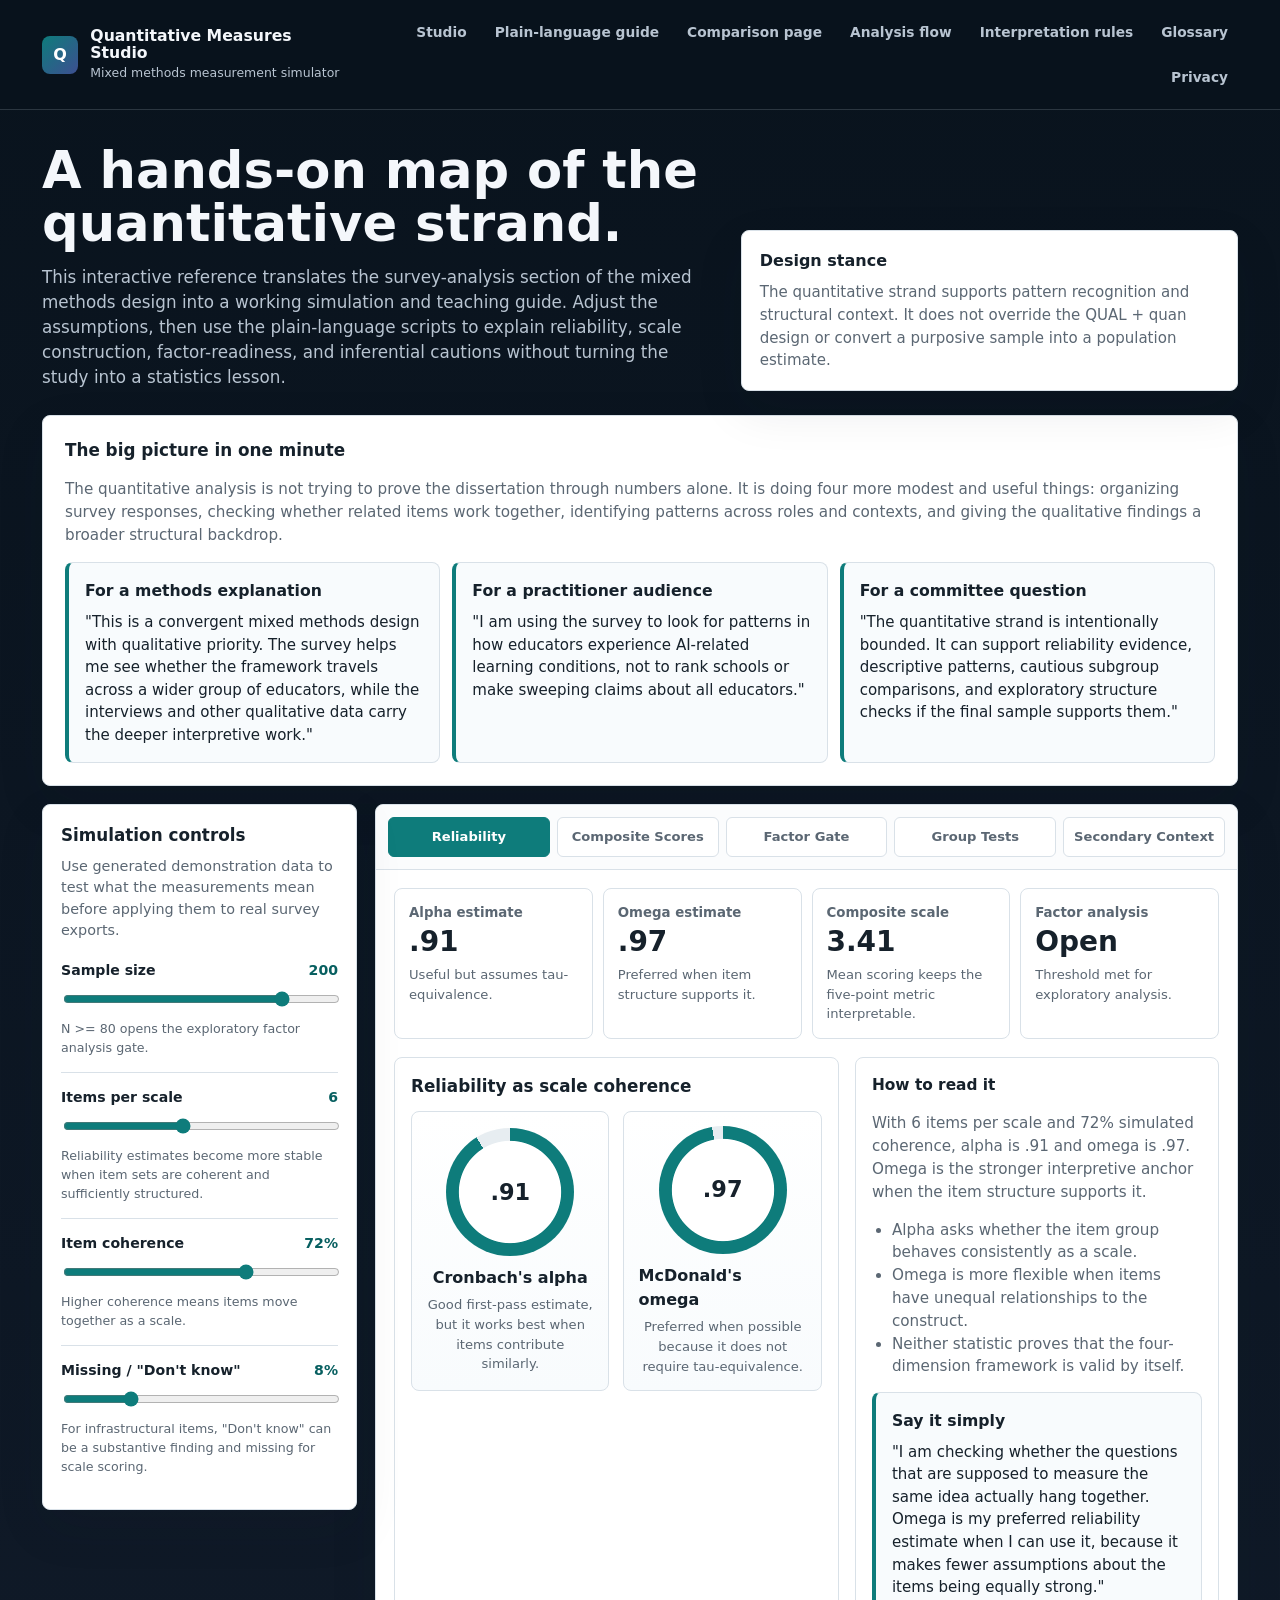
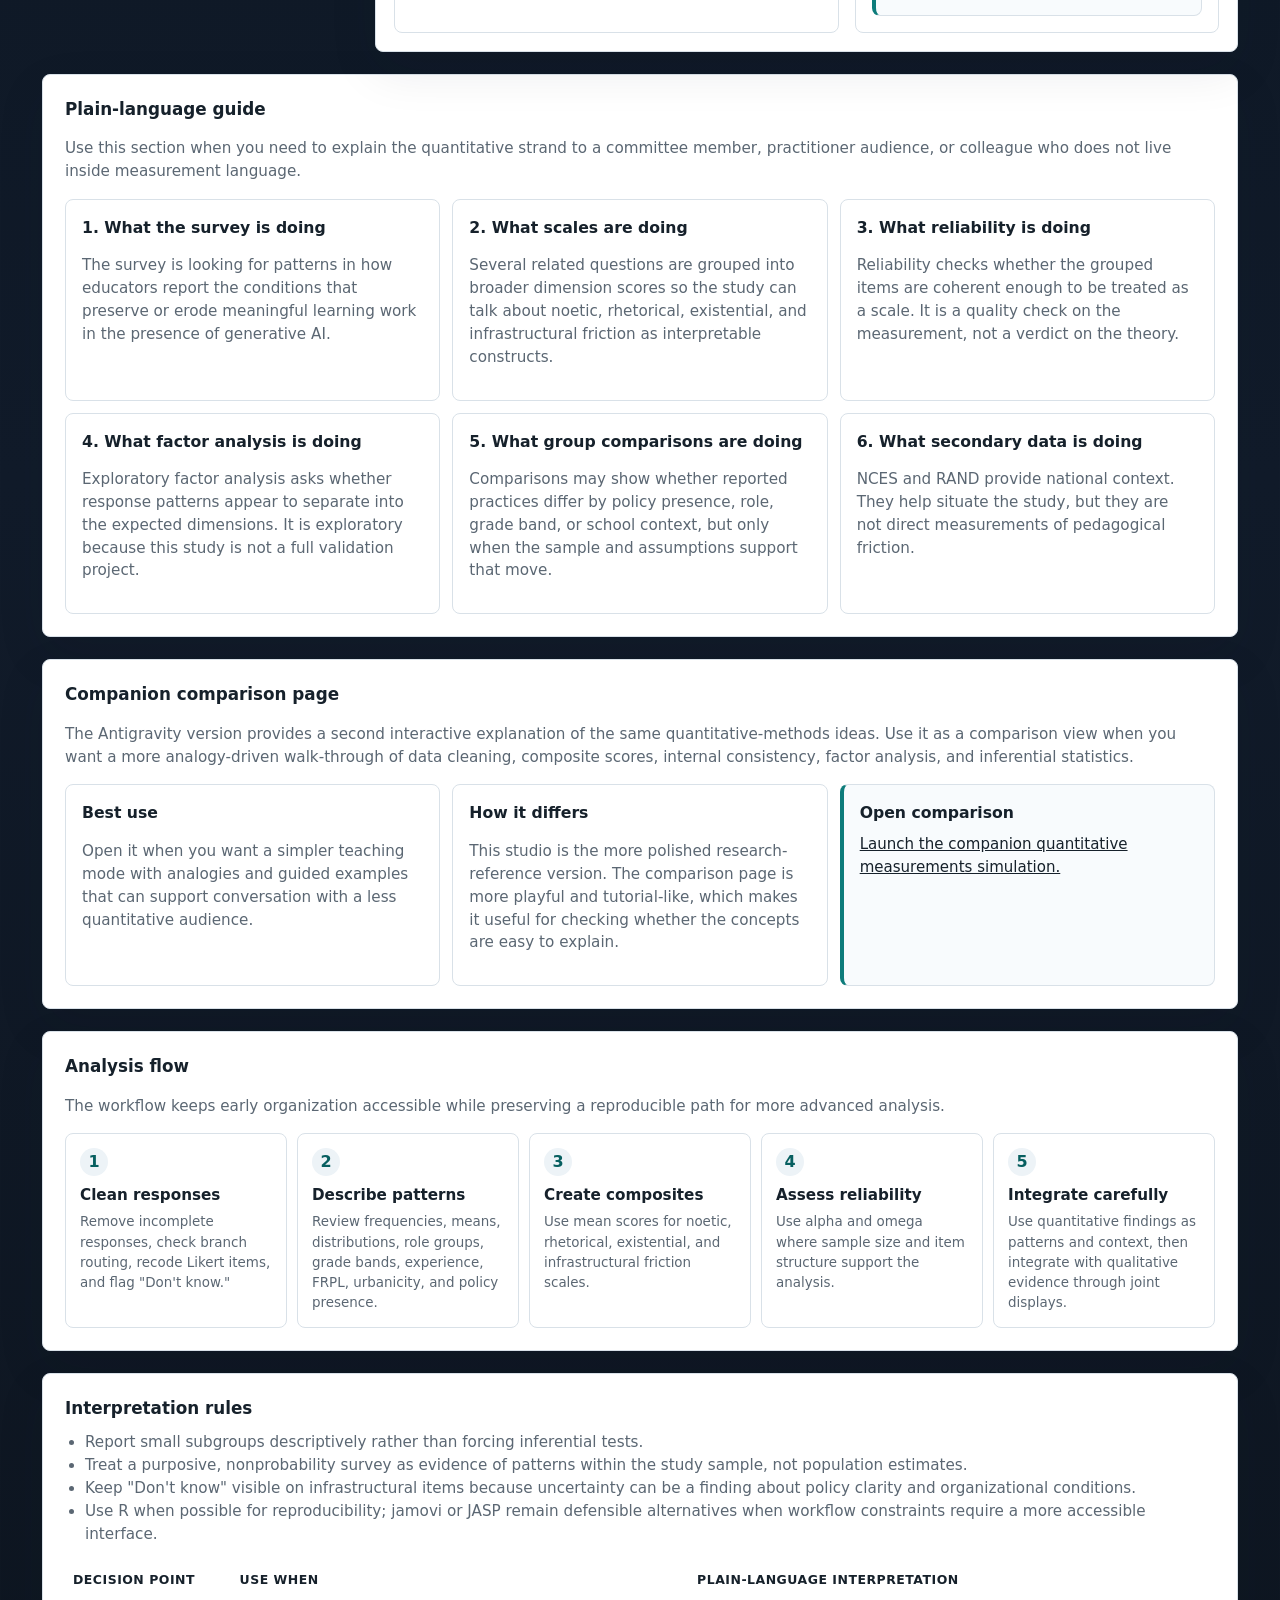
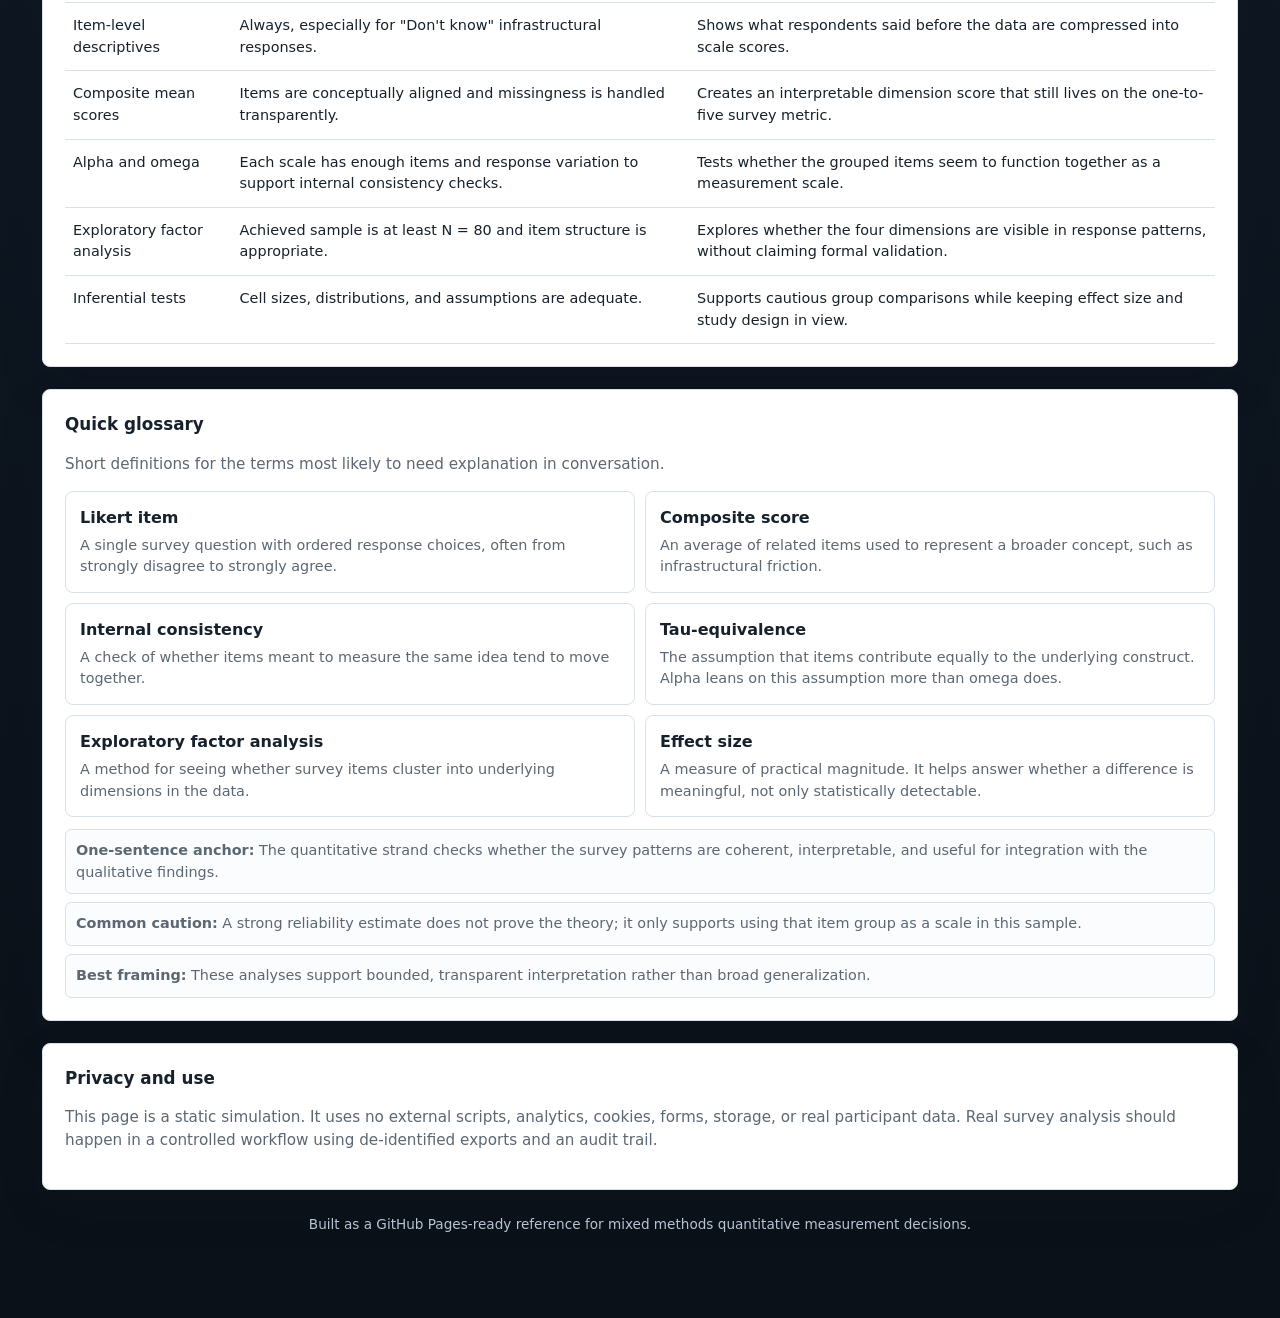
==== commit be542818: "Add comparison simulation page" ====
--- a/index.html
+++ b/index.html
@@ -732,6 +732,7 @@
       <nav aria-label="Primary navigation">
         <a href="#studio">Studio</a>
         <a href="#guide">Plain-language guide</a>
+        <a href="comparison/">Comparison page</a>
         <a href="#workflow">Analysis flow</a>
         <a href="#interpretation">Interpretation rules</a>
         <a href="#glossary">Glossary</a>
@@ -1024,6 +1025,27 @@
         <div class="teach-card">
           <h3>6. What secondary data is doing</h3>
           <p>NCES and RAND provide national context. They help situate the study, but they are not direct measurements of pedagogical friction.</p>
+        </div>
+      </div>
+    </section>
+
+    <section class="section" aria-labelledby="comparison-title">
+      <h2 id="comparison-title">Companion comparison page</h2>
+      <p>
+        The Antigravity version provides a second interactive explanation of the same quantitative-methods ideas. Use it as a comparison view when you want a more analogy-driven walk-through of data cleaning, composite scores, internal consistency, factor analysis, and inferential statistics.
+      </p>
+      <div class="teaching-grid">
+        <div class="teach-card">
+          <h3>Best use</h3>
+          <p>Open it when you want a simpler teaching mode with analogies and guided examples that can support conversation with a less quantitative audience.</p>
+        </div>
+        <div class="teach-card">
+          <h3>How it differs</h3>
+          <p>This studio is the more polished research-reference version. The comparison page is more playful and tutorial-like, which makes it useful for checking whether the concepts are easy to explain.</p>
+        </div>
+        <div class="script-card">
+          <h3>Open comparison</h3>
+          <p><a href="comparison/">Launch the companion quantitative measurements simulation.</a></p>
         </div>
       </div>
     </section>
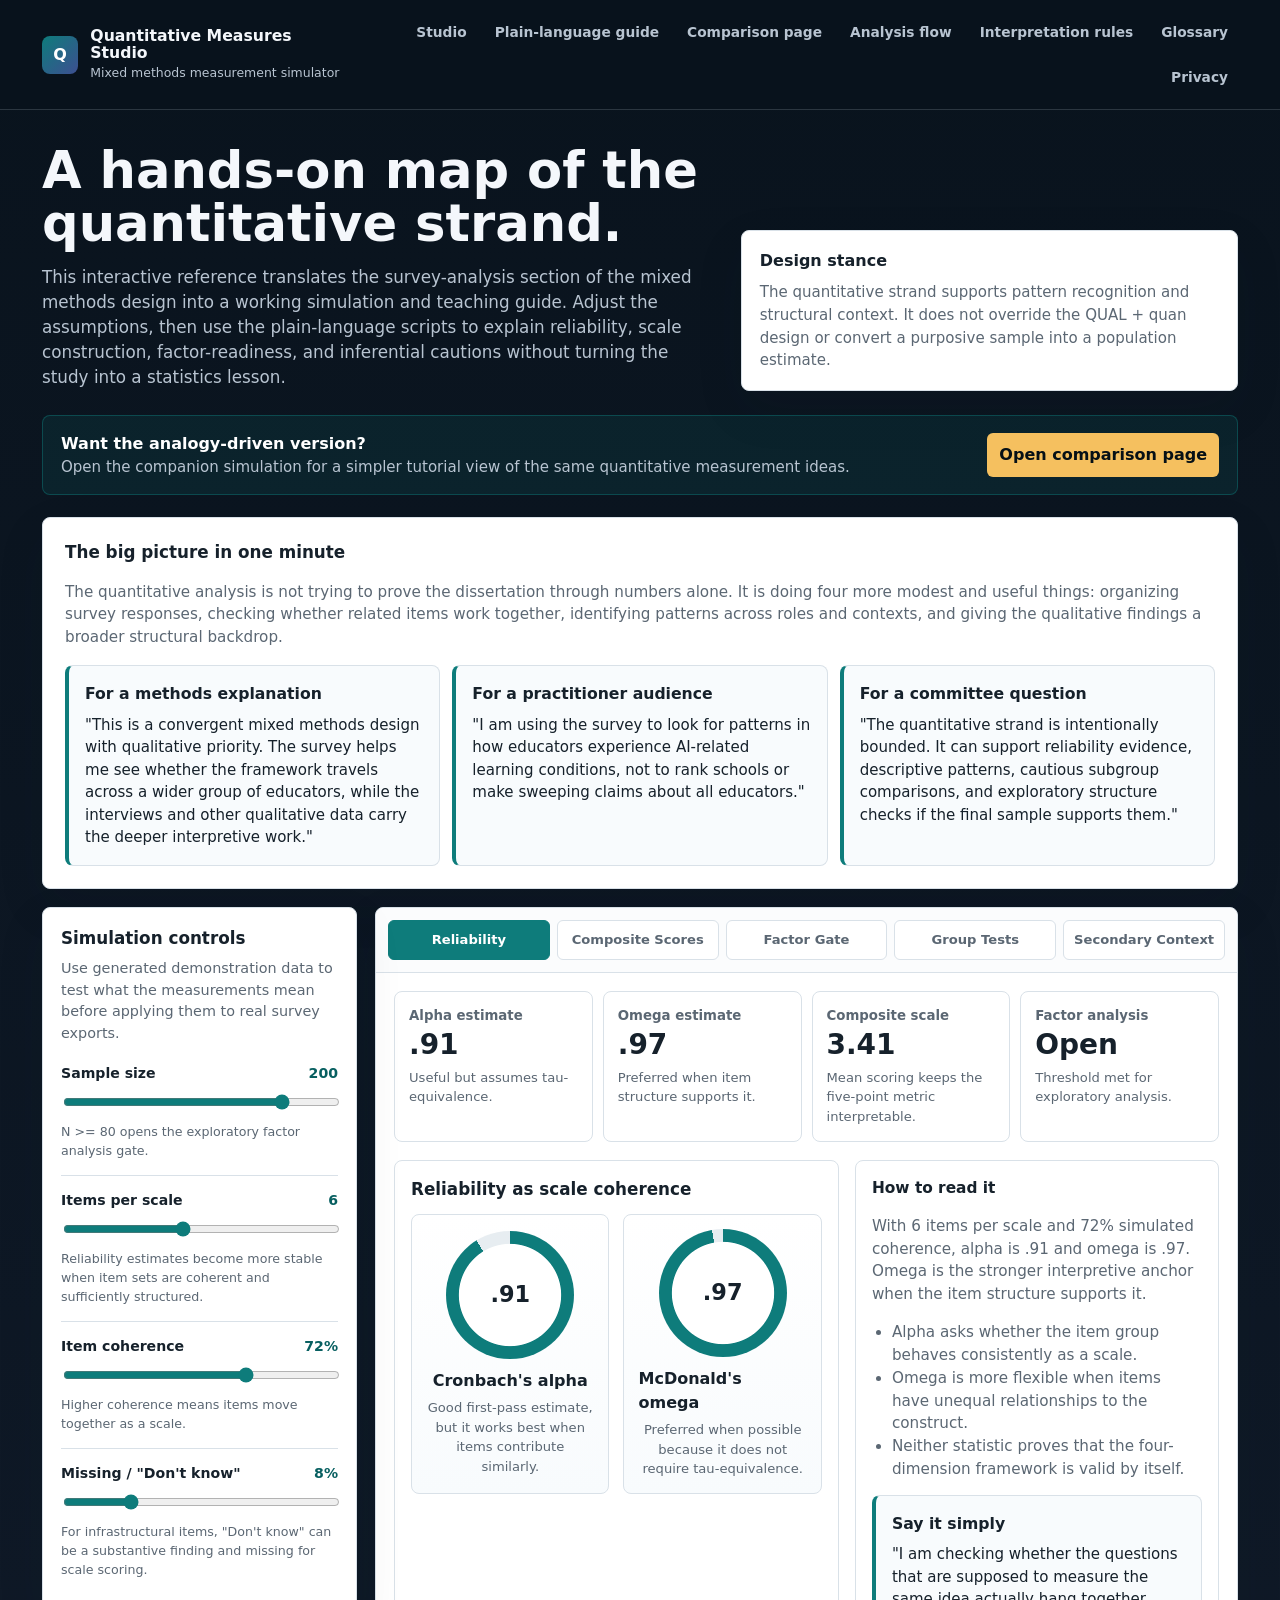
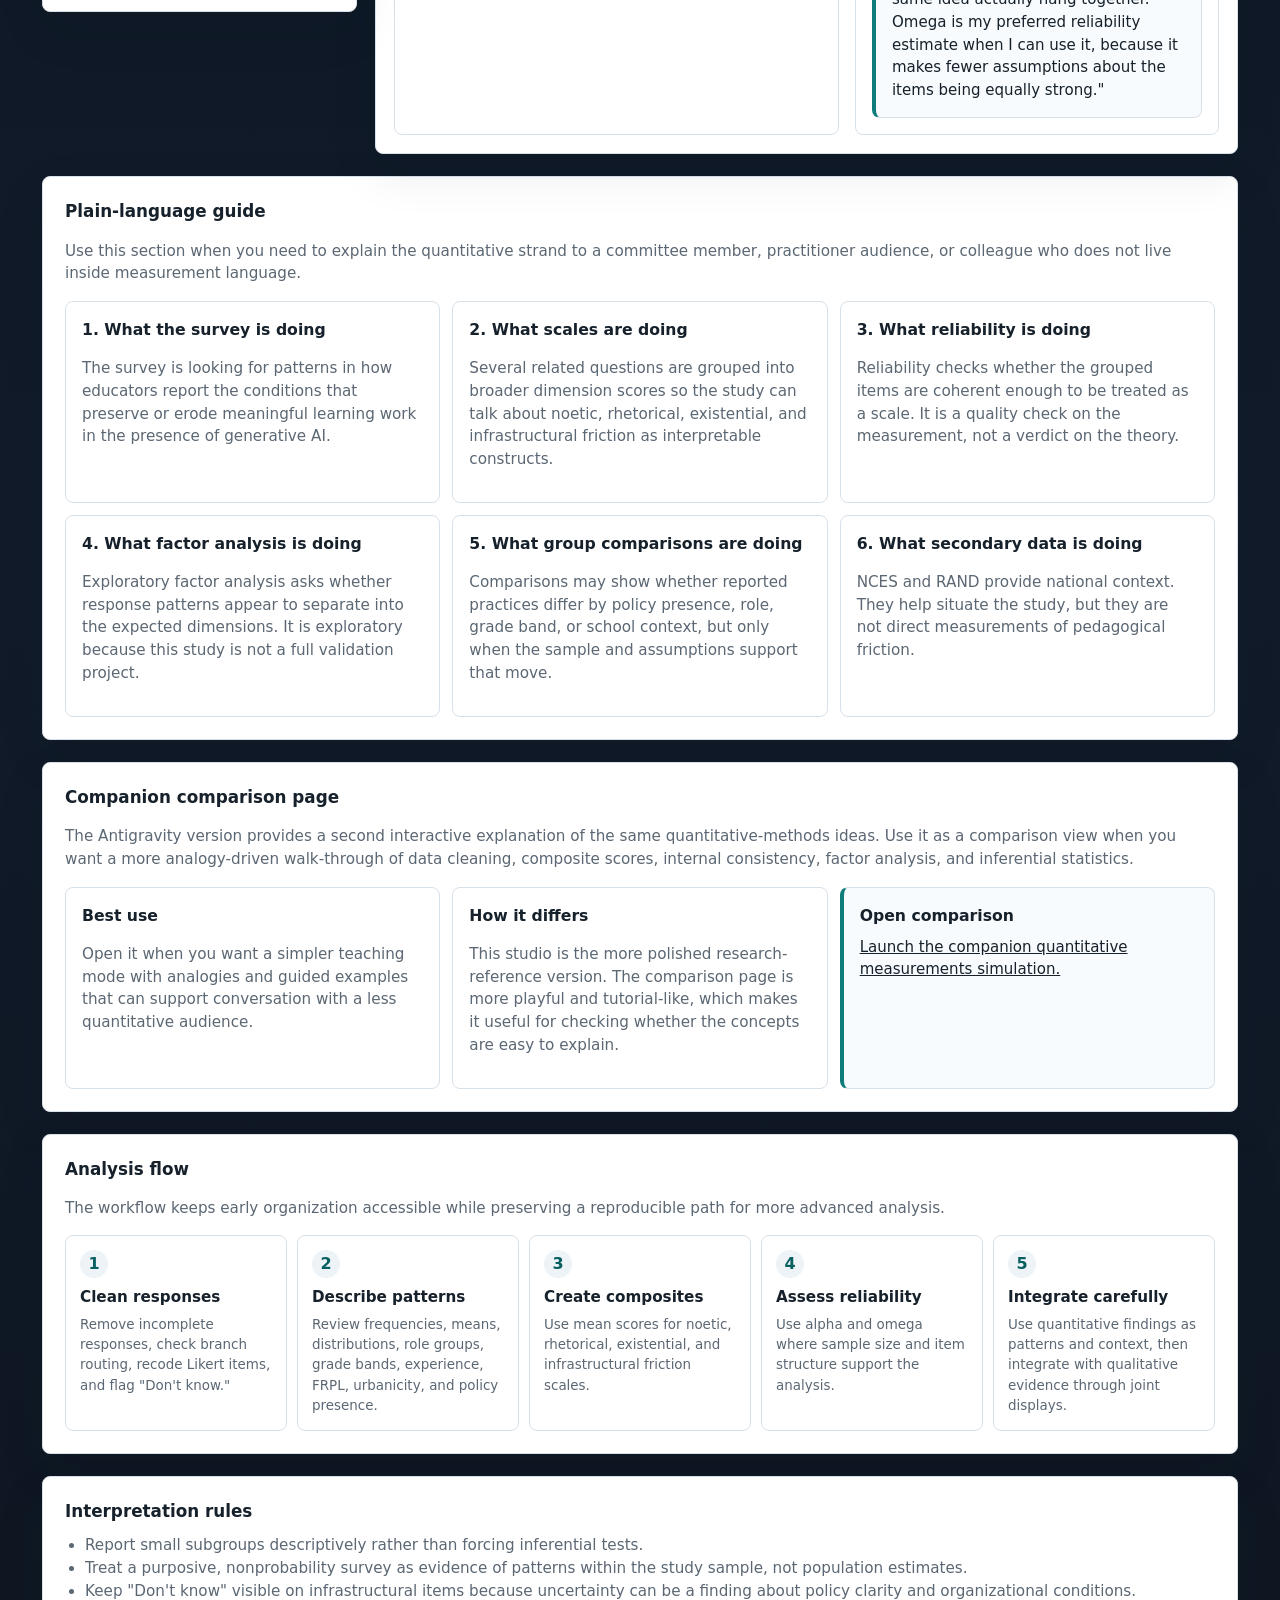
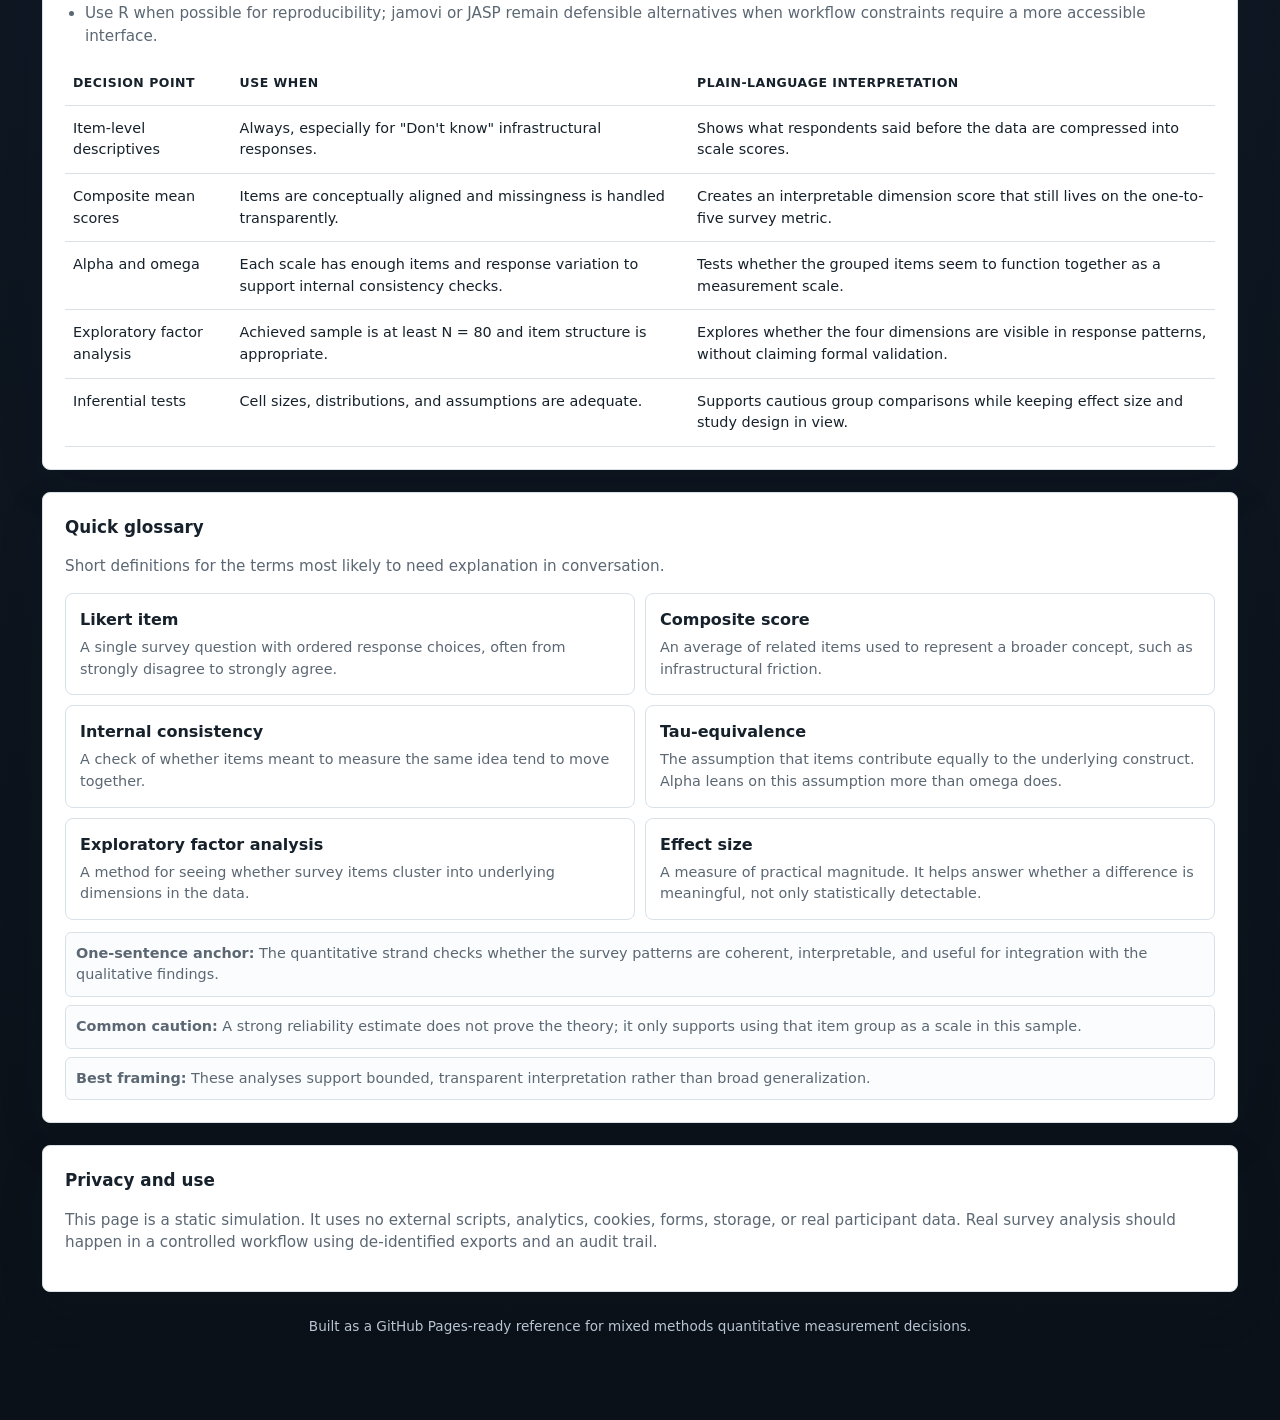
==== commit f84457f4: "Add reciprocal page links" ====
--- a/index.html
+++ b/index.html
@@ -173,6 +173,46 @@
       font-size: 0.94rem;
     }
 
+    .paired-link {
+      display: flex;
+      align-items: center;
+      justify-content: space-between;
+      gap: 16px;
+      margin: 0 0 22px;
+      padding: 16px 18px;
+      border: 1px solid rgba(14, 124, 123, 0.45);
+      border-radius: var(--radius);
+      background: rgba(14, 124, 123, 0.14);
+      color: var(--shell-ink);
+    }
+
+    .paired-link p {
+      margin: 0;
+      color: var(--shell-muted);
+      font-size: 0.94rem;
+    }
+
+    .paired-link strong {
+      color: #ffffff;
+    }
+
+    .paired-link a {
+      flex: 0 0 auto;
+      color: #061016;
+      background: #f5c05f;
+      text-decoration: none;
+      font-weight: 850;
+      padding: 10px 12px;
+      border-radius: 6px;
+    }
+
+    .paired-link a:hover,
+    .paired-link a:focus-visible {
+      background: #ffd27a;
+      outline: 3px solid rgba(245, 192, 95, 0.28);
+      outline-offset: 2px;
+    }
+
     .studio {
       display: grid;
       grid-template-columns: 315px minmax(0, 1fr);
@@ -715,6 +755,11 @@
 
       .score-row {
         grid-template-columns: 98px 1fr 46px;
+      }
+
+      .paired-link {
+        align-items: flex-start;
+        flex-direction: column;
       }
     }
   </style>
@@ -756,6 +801,14 @@
         </p>
       </aside>
     </section>
+
+    <aside class="paired-link" aria-label="Companion page link">
+      <div>
+        <strong>Want the analogy-driven version?</strong>
+        <p>Open the companion simulation for a simpler tutorial view of the same quantitative measurement ideas.</p>
+      </div>
+      <a href="comparison/">Open comparison page</a>
+    </aside>
 
     <section class="section" aria-labelledby="big-picture-title">
       <h2 id="big-picture-title">The big picture in one minute</h2>
